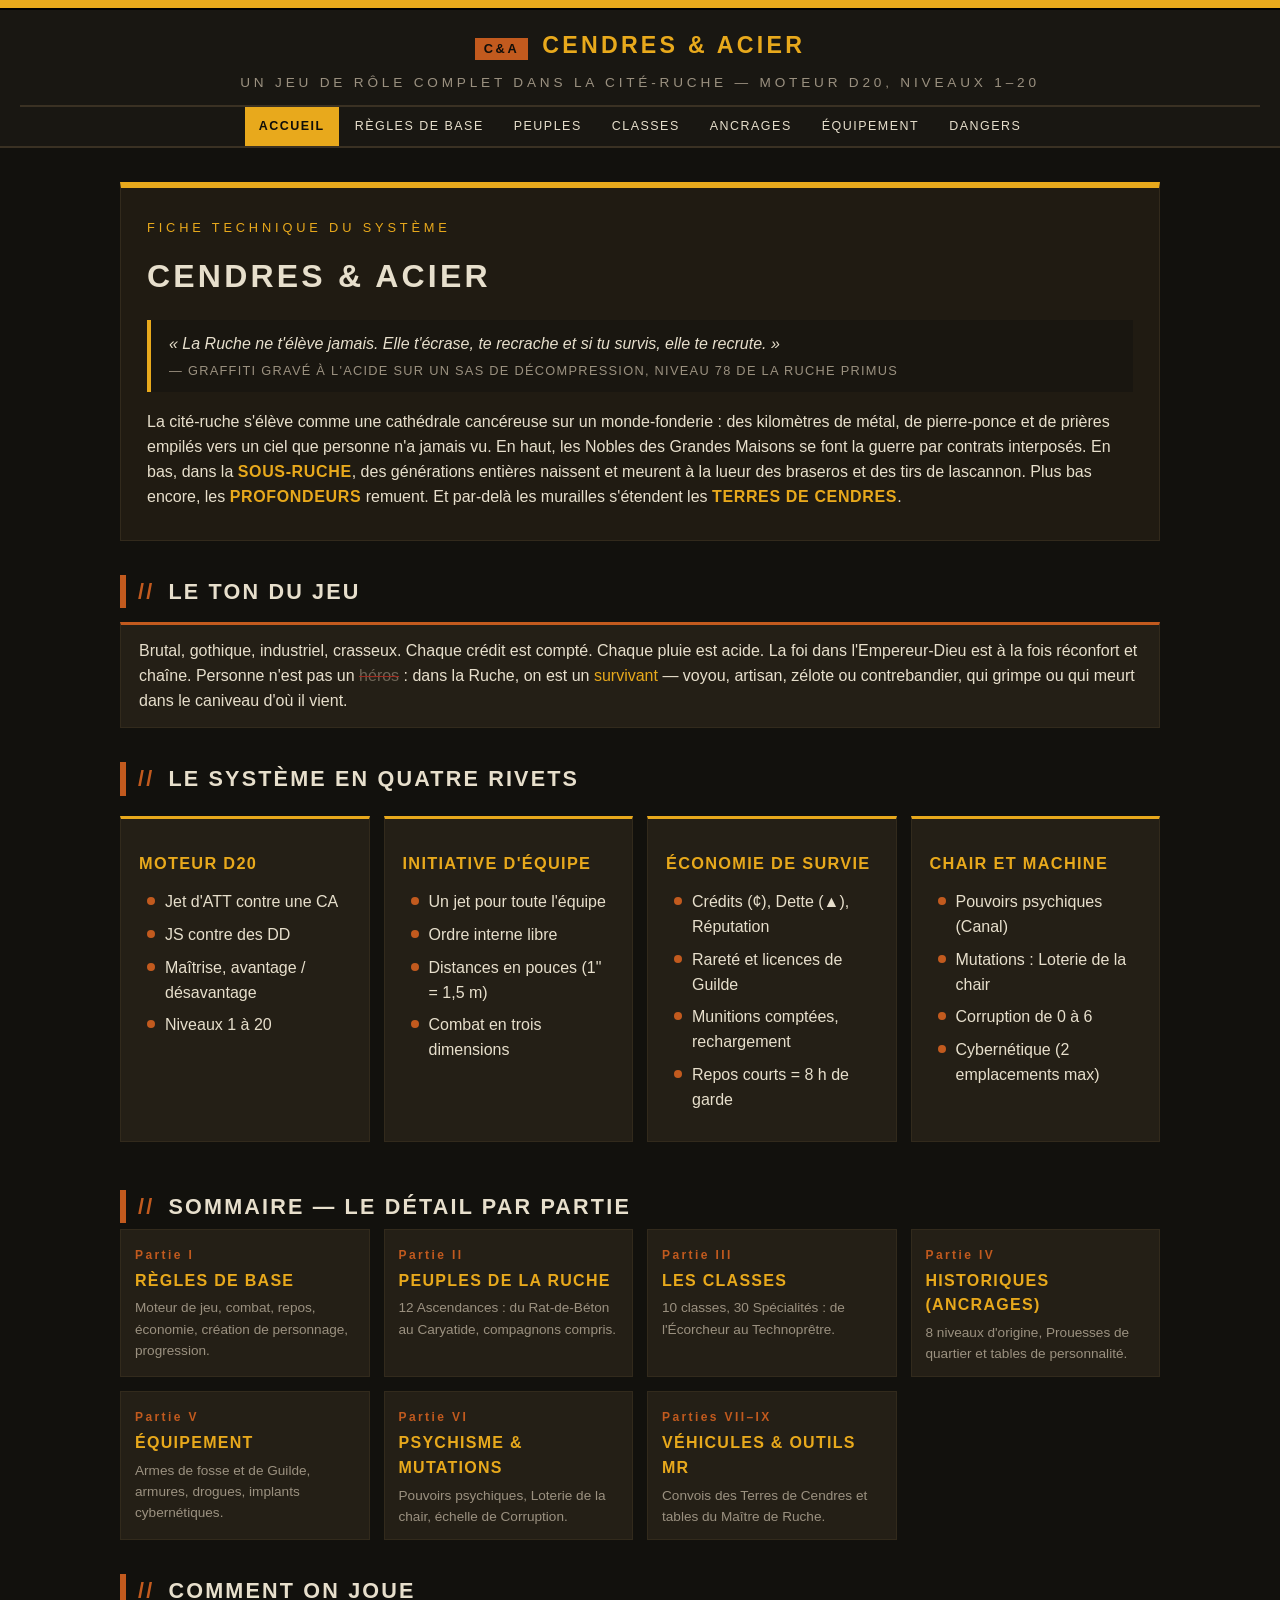
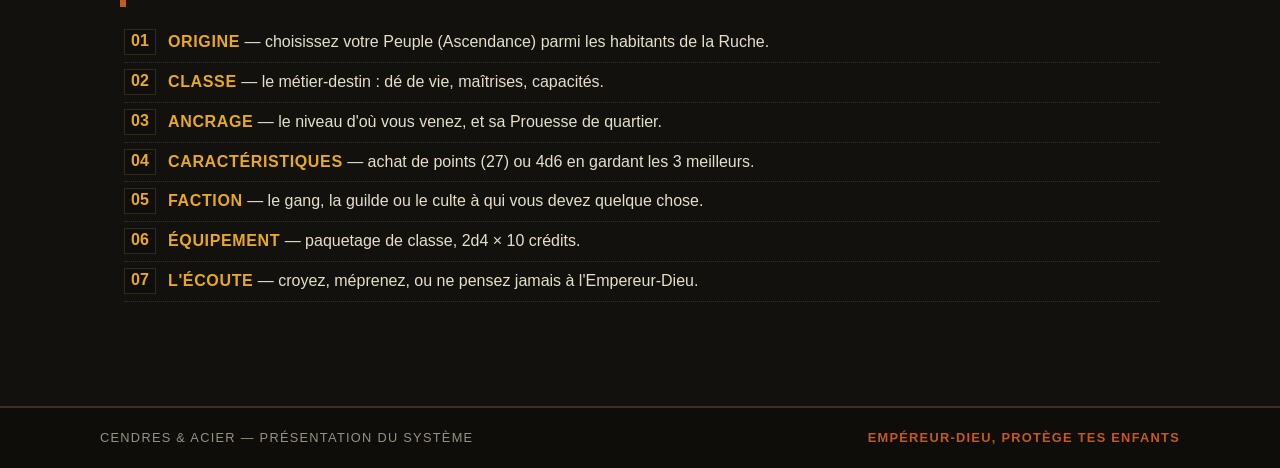
==== index.html @ 1fce80a0 "Add files via upload" ====
<!DOCTYPE html>
<html lang="fr">
<head>
    <meta charset="UTF-8">
    <meta name="viewport" content="width=device-width, initial-scale=1.0">
    <meta name="description" content="CENDRES & ACIER : un jeu de rôle complet dans la Cité-Ruche, moteur d20, niveaux 1 à 20. Site de présentation du système.">
    <title>CENDRES & ACIER — Jeu de rôle dans la Cité-Ruche</title>
    <link rel="stylesheet" href="style.css">
</head>
<body>
    <div class="hazard-top"></div>
    <header class="site">
        <div class="titre-site">
            <span class="sigille">C&A</span>
            <h1>Cendres & Acier</h1>
        </div>
        <div class="sous-titre">Un jeu de rôle complet dans la Cité-Ruche — moteur d20, niveaux 1–20</div>
        <nav class="menu-principal">
            <ul>
                <li><a href="index.html" class="actif">Accueil</a></li>
                <li><a href="regles.html">Règles de base</a></li>
                <li><a href="peuples.html">Peuples</a></li>
                <li><a href="classes.html">Classes</a></li>
                <li><a href="historiques.html">Ancrages</a></li>
                <li><a href="equipement.html">Équipement</a></li>
                <li><a href="dangers.html">Dangers</a></li>
            </ul>
        </nav>
    </header>
    <main>
        <section class="heros">
            <div class="accroche">Fiche technique du système</div>
            <h2>CENDRES & ACIER</h2>
            <div class="citation">
                « La Ruche ne t'élève jamais. Elle t'écrase, te recrache et si tu survis, elle te recrute. »
                <span class="attribution">— Graffiti gravé à l'acide sur un sas de décompression, Niveau 78 de la Ruche Primus</span>
            </div>
            <div>
                La cité-ruche s'élève comme une cathédrale cancéreuse sur un monde-fonderie : des kilomètres de métal, de pierre-ponce et de prières empilés vers un ciel que personne n'a jamais vu. En haut, les Nobles des Grandes Maisons se font la guerre par contrats interposés. En bas, dans la <span class="nom">Sous-Ruche</span>, des générations entières naissent et meurent à la lueur des braseros et des tirs de lascannon. Plus bas encore, les <span class="nom">Profondeurs</span> remuent. Et par-delà les murailles s'étendent les <span class="nom">Terres de Cendres</span>.
            </div>
        </section>
        <section>
            <h2><span class="num">//</span> Le ton du jeu</h2>
            <div class="panier">
                Brutal, gothique, industriel, crasseux. Chaque crédit est compté. Chaque pluie est acide. La foi dans l'Empereur-Dieu est à la fois réconfort et chaîne. Personne n'est pas un <del>héros</del> : dans la Ruche, on est un <ins>survivant</ins> — voyou, artisan, zélote ou contrebandier, qui grimpe ou qui meurt dans le caniveau d'où il vient.
            </div>
        </section>
        <section>
            <h2><span class="num">//</span> Le système en quatre rivets</h2>
            <div class="colonnes">
                <div class="panier jaune">
                    <h3>Moteur d20</h3>
                    <ul class="rivets">
                        <li>Jet d'ATT contre une CA</li>
                        <li>JS contre des DD</li>
                        <li>Maîtrise, avantage / désavantage</li>
                        <li>Niveaux 1 à 20</li>
                    </ul>
                </div>
                <div class="panier jaune">
                    <h3>Initiative d'équipe</h3>
                    <ul class="rivets">
                        <li>Un jet pour toute l'équipe</li>
                        <li>Ordre interne libre</li>
                        <li>Distances en pouces (1" = 1,5 m)</li>
                        <li>Combat en trois dimensions</li>
                    </ul>
                </div>
                <div class="panier jaune">
                    <h3>Économie de survie</h3>
                    <ul class="rivets">
                        <li>Crédits (¢), Dette (▲), Réputation</li>
                        <li>Rareté et licences de Guilde</li>
                        <li>Munitions comptées, rechargement</li>
                        <li>Repos courts = 8 h de garde</li>
                    </ul>
                </div>
                <div class="panier jaune">
                    <h3>Chair et machine</h3>
                    <ul class="rivets">
                        <li>Pouvoirs psychiques (Canal)</li>
                        <li>Mutations : Loterie de la chair</li>
                        <li>Corruption de 0 à 6</li>
                        <li>Cybernétique (2 emplacements max)</li>
                    </ul>
                </div>
            </div>
        </section>
        <section>
            <h2><span class="num">//</span> Sommaire — le détail par Partie</h2>
            <nav class="grille-nav">
                <a href="regles.html">
                    <span class="num-partie">Partie I</span>
                    <span class="nom-partie">Règles de base</span>
                    <span class="desc-partie">Moteur de jeu, combat, repos, économie, création de personnage, progression.</span>
                </a>
                <a href="peuples.html">
                    <span class="num-partie">Partie II</span>
                    <span class="nom-partie">Peuples de la Ruche</span>
                    <span class="desc-partie">12 Ascendances : du Rat-de-Béton au Caryatide, compagnons compris.</span>
                </a>
                <a href="classes.html">
                    <span class="num-partie">Partie III</span>
                    <span class="nom-partie">Les Classes</span>
                    <span class="desc-partie">10 classes, 30 Spécialités : de l'Écorcheur au Technoprêtre.</span>
                </a>
                <a href="historiques.html">
                    <span class="num-partie">Partie IV</span>
                    <span class="nom-partie">Historiques (Ancrages)</span>
                    <span class="desc-partie">8 niveaux d'origine, Prouesses de quartier et tables de personnalité.</span>
                </a>
                <a href="equipement.html">
                    <span class="num-partie">Partie V</span>
                    <span class="nom-partie">Équipement</span>
                    <span class="desc-partie">Armes de fosse et de Guilde, armures, drogues, implants cybernétiques.</span>
                </a>
                <a href="equipement.html#psychisme">
                    <span class="num-partie">Partie VI</span>
                    <span class="nom-partie">Psychisme & Mutations</span>
                    <span class="desc-partie">Pouvoirs psychiques, Loterie de la chair, échelle de Corruption.</span>
                </a>
                <a href="dangers.html">
                    <span class="num-partie">Parties VII–IX</span>
                    <span class="nom-partie">Véhicules & Outils MR</span>
                    <span class="desc-partie">Convois des Terres de Cendres et tables du Maître de Ruche.</span>
                </a>
            </nav>
        </section>
        <section>
            <h2><span class="num">//</span> Comment on joue</h2>
            <ol class="procedure">
                <li><span class="nom">Origine</span> — choisissez votre Peuple (Ascendance) parmi les habitants de la Ruche.</li>
                <li><span class="nom">Classe</span> — le métier-destin : dé de vie, maîtrises, capacités.</li>
                <li><span class="nom">Ancrage</span> — le niveau d'où vous venez, et sa Prouesse de quartier.</li>
                <li><span class="nom">Caractéristiques</span> — achat de points (27) ou 4d6 en gardant les 3 meilleurs.</li>
                <li><span class="nom">Faction</span> — le gang, la guilde ou le culte à qui vous devez quelque chose.</li>
                <li><span class="nom">Équipement</span> — paquetage de classe, 2d4 × 10 crédits.</li>
                <li><span class="nom">L'Écoute</span> — croyez, méprenez, ou ne pensez jamais à l'Empereur-Dieu.</li>
            </ol>
        </section>
    </main>
    <footer class="site">
        <div class="pied">
            <span>CENDRES & ACIER — présentation du système</span>
            <span class="sceau">EMPÉREUR-DIEU, PROTÈGE TES ENFANTS</span>
        </div>
    </footer>
</body>
</html>
---- style.css ----
/* ==========================================================================
   CENDRES & ACIER — Feuille de style commune au site
   Colorimétrie Necromunda : noir de suie, jaune hazard, rouille, sang séché.
   Le site est 100% HTML + CSS : aucun script.
   À enregistrer sous le nom : style.css (dans le même dossier que les pages)
   ========================================================================== */

/* Variables : la palette de la Ruche */
:root {
  --suint: #12110d;        /* fond principal : noir de suie        */
  --caniveau: #1b1913;     /* fond secondaire : tôle oxydée        */
  --tole: #241f16;         /* panneaux : tôle peinte écaillée      */
  --calamine: #322a1c;     /* bordures de panneaux                 */
  --os: #e7dfcc;           /* texte : blanc d'os                   */
  --cendre: #9b9180;       /* texte secondaire : poussière         */
  --hazard: #e8a91c;       /* jaune hazard des catwalks            */
  --rouille: #c25a1e;      /* orange rouille : accent principal    */
  --sang: #9e2b20;         /* rouge sang séché : danger            */
  --vert-de-tox: #7f8a3a;  /* vert toxique : mutations, poisons    */
  --rail: 2px solid #3a3123;
}

/* Squelette */
* { box-sizing: border-box; }

body {
  margin: 0;
  background: var(--suint);
  color: var(--os);
  font-family: "Bahnschrift", "Arial Narrow", "Helvetica Neue", Arial, sans-serif;
  font-size: 16px;
  line-height: 1.55;
}

/* Bandeau de chantier en haut de chaque page */
.hazard-top {
  height: 10px;
  background: var(--hazard);
  border-bottom: 2px solid #000;
}

/* En-tête et navigation */
header.site {
  background: #191712;
  border-bottom: var(--rail);
  padding: 0 20px;
}

.titre-site {
  display: flex;
  align-items: baseline;
  justify-content: center;
  gap: 14px;
  padding: 18px 0 8px;
  flex-wrap: wrap;
}

.titre-site h1 {
  margin: 0;
  font-size: 1.45em;
  letter-spacing: 0.14em;
  text-transform: uppercase;
  color: var(--hazard);
}

.titre-site .sigille {
  display: inline-block;
  background: var(--rouille);
  color: #0f0e0a;
  font-weight: bold;
  padding: 1px 9px;
  letter-spacing: 0.2em;
  font-size: 0.8em;
}

.sous-titre {
  margin: 0;
  padding-bottom: 12px;
  color: var(--cendre);
  font-size: 0.85em;
  letter-spacing: 0.28em;
  text-transform: uppercase;
  text-align: center;
}

/* Menu principal */
nav.menu-principal ul {
  list-style: none;
  display: flex;
  flex-wrap: wrap;
  justify-content: center;
  gap: 2px;
  margin: 0;
  padding: 0;
  border-top: var(--rail);
}

nav.menu-principal a {
  display: block;
  padding: 10px 14px;
  color: var(--os);
  text-decoration: none;
  text-transform: uppercase;
  font-size: 0.78em;
  letter-spacing: 0.12em;
}

nav.menu-principal a:hover {
  color: var(--hazard);
  background: #201c13;
}

/* Page courante : rivet jaune hazard */
nav.menu-principal a.actif {
  color: #100e09;
  background: var(--hazard);
  font-weight: bold;
}

/* Contenu principal */
main {
  max-width: 1080px;
  margin: 0 auto;
  padding: 26px 20px 40px;
}

section {
  margin: 34px 0;
}

h2 {
  color: var(--os);
  font-size: 1.35em;
  text-transform: uppercase;
  letter-spacing: 0.1em;
  border-left: 6px solid var(--rouille);
  padding-left: 12px;
  margin: 0 0 6px;
}

h2 .num {
  color: var(--rouille);
  margin-right: 6px;
}

h3 {
  color: var(--hazard);
  font-size: 1.02em;
  text-transform: uppercase;
  letter-spacing: 0.08em;
  margin: 18px 0 8px;
}

h4 {
  color: var(--cendre);
  text-transform: uppercase;
  font-size: 0.82em;
  letter-spacing: 0.16em;
  margin: 14px 0 4px;
}

hr {
  border: none;
  border-top: 1px dashed var(--calamine);
  margin: 26px 0;
}

/* Citations gravées à l'acide */
.citation {
  margin: 18px 0;
  padding: 12px 18px;
  background: #191610;
  border-left: 4px solid var(--hazard);
  font-style: italic;
  color: var(--os);
}

.citation .attribution {
  display: block;
  margin-top: 4px;
  font-style: normal;
  font-size: 0.8em;
  color: var(--cendre);
  letter-spacing: 0.1em;
  text-transform: uppercase;
}

/* Blocs d'information */
.panier {
  background: var(--tole);
  border: 1px solid var(--calamine);
  border-top: 3px solid var(--rouille);
  padding: 14px 18px;
  margin: 14px 0;
}

.panier.jaune { border-top-color: var(--hazard); }
.panier.sang  { border-top-color: var(--sang); }
.panier.tox   { border-top-color: var(--vert-de-tox); }

/* Listes à rivets */
ul.rivets {
  list-style: none;
  padding-left: 4px;
  margin: 10px 0;
}

ul.rivets li {
  padding: 4px 0 4px 22px;
  position: relative;
}

ul.rivets li::before {
  content: "";
  position: absolute;
  left: 4px;
  top: 11px;
  width: 8px;
  height: 8px;
  border-radius: 50%;
  background: var(--rouille);
}

/* Nom de règle : rivet jaune hazard */
span.nom {
  color: var(--hazard);
  font-weight: bold;
  text-transform: uppercase;
  letter-spacing: 0.04em;
}

/* Listes numérotées : procédures de Guilde */
ol.procedure {
  counter-reset: marche;
  list-style: none;
  padding-left: 4px;
}

ol.procedure li {
  counter-increment: marche;
  padding: 7px 0 7px 44px;
  position: relative;
  border-bottom: 1px dotted #3a3123;
}

ol.procedure li::before {
  content: counter(marche, decimal-leading-zero);
  position: absolute;
  left: 0;
  top: 6px;
  width: 30px;
  height: 24px;
  text-align: center;
  background: #0f0e0a;
  color: var(--hazard);
  border: 1px solid var(--calamine);
  font-weight: bold;
  line-height: 22px;
}

/* Grilles de cartes */
.grille {
  display: grid;
  grid-template-columns: repeat(auto-fill, minmax(300px, 1fr));
  gap: 16px;
  margin: 18px 0;
}

.carte {
  background: var(--tole);
  border: 1px solid var(--calamine);
  border-left: 4px solid var(--rouille);
  padding: 14px 16px;
}

.carte h3 {
  margin: 0 0 2px;
  font-size: 1em;
}

.carte .metier {
  color: var(--cendre);
  font-size: 0.78em;
  text-transform: uppercase;
  letter-spacing: 0.12em;
  margin: 0 0 10px;
}

.carte .metier .accent { color: var(--hazard); }

/* Lignes clé / valeur façon fiche technique */
.fiche-tech { margin: 8px 0; }

.fiche-tech .ligne {
  display: flex;
  justify-content: space-between;
  gap: 10px;
  border-bottom: 1px dotted #3a3123;
  padding: 3px 0;
  font-size: 0.9em;
}

.fiche-tech .ligne .cle { color: var(--cendre); text-transform: uppercase; font-size: 0.85em; letter-spacing: 0.08em; }
.fiche-tech .ligne .val { color: var(--os); text-align: right; }
.fiche-tech .ligne .val.jaune { color: var(--hazard); font-weight: bold; }

/* Badges */
.badge {
  display: inline-block;
  padding: 1px 8px;
  font-size: 0.72em;
  letter-spacing: 0.1em;
  text-transform: uppercase;
  border: 1px solid var(--calamine);
  color: var(--cendre);
  margin: 0 4px 4px 0;
}

.badge.hazard  { background: var(--hazard); color: #100e09; font-weight: bold; }
.badge.rouille { background: var(--rouille); color: #100e09; font-weight: bold; }
.badge.sang     { background: var(--sang); color: var(--os); font-weight: bold; }
.badge.tox      { background: var(--vert-de-tox); color: #10120a; font-weight: bold; }

/* Texte supprimé : ce que la Ruche nie */
del { color: #6e6557; text-decoration-color: var(--sang); }
ins { text-decoration: none; color: var(--hazard); }

/* Liens dans le texte — uniformisés sur le jaune hazard */
a.lien-texte, main p a, .carte a {
  color: var(--hazard);
  text-decoration: none;
  border-bottom: 1px dotted var(--hazard);
}

a.lien-texte:hover { color: var(--rouille); border-bottom-color: var(--rouille); }

/* Héros de la page d'accueil */
.heros {
  border: 1px solid var(--calamine);
  border-top: 6px solid var(--hazard);
  background: #201b12;
  padding: 30px 26px;
  margin-top: 8px;
}

.heros h2 {
  border-left: none;
  padding-left: 0;
  font-size: 2em;
  margin-bottom: 4px;
  color: var(--os);
}

.heros .accroche {
  color: var(--hazard);
  text-transform: uppercase;
  letter-spacing: 0.3em;
  font-size: 0.8em;
  margin: 0 0 14px;
}

/* Colonnes de résumé */
.colonnes {
  display: grid;
  grid-template-columns: repeat(auto-fit, minmax(210px, 1fr));
  gap: 14px;
}

/* Sommaire en cartes navigables */
.grille-nav { display: grid; grid-template-columns: repeat(auto-fill, minmax(230px, 1fr)); gap: 14px; }

.grille-nav a {
  display: block;
  background: var(--tole);
  border: 1px solid var(--calamine);
  color: var(--os);
  text-decoration: none;
  padding: 16px 14px 12px;
}

.grille-nav a:hover {
  border-color: var(--hazard);
  color: var(--hazard);
}

.grille-nav .num-partie {
  display: block;
  color: var(--rouille);
  font-weight: bold;
  letter-spacing: 0.2em;
  font-size: 0.75em;
}

.grille-nav .nom-partie {
  display: block;
  color: var(--hazard);
  text-transform: uppercase;
  letter-spacing: 0.08em;
  margin: 4px 0;
  font-weight: bold;
}

.grille-nav .desc-partie {
  display: block;
  color: var(--cendre);
  font-size: 0.85em;
}

/* Pied de page */
footer.site {
  border-top: var(--rail);
  background: #0e0d0a;
  padding: 20px;
  margin-top: 30px;
}

footer.site .pied {
  max-width: 1080px;
  margin: 0 auto;
  display: flex;
  justify-content: space-between;
  flex-wrap: wrap;
  gap: 10px;
  color: var(--cendre);
  font-size: 0.8em;
  letter-spacing: 0.1em;
  text-transform: uppercase;
}

footer.site .pied .sceau { color: var(--rouille); font-weight: bold; }

/* Tableaux de Guilde */
.tableau-wrap { overflow-x: auto; margin: 16px 0; }

table.tableau {
  width: 100%;
  border-collapse: collapse;
  background: var(--caniveau);
  font-size: 0.9em;
}

table.tableau caption {
  caption-side: top;
  text-align: left;
  color: var(--hazard);
  text-transform: uppercase;
  letter-spacing: 0.12em;
  font-size: 0.8em;
  padding-bottom: 8px;
}

table.tableau th {
  background: #0f0e0a;
  color: var(--hazard);
  text-transform: uppercase;
  letter-spacing: 0.08em;
  font-size: 0.8em;
  padding: 8px 10px;
  border: 1px solid var(--calamine);
  text-align: left;
}

table.tableau td {
  padding: 6px 10px;
  border: 1px solid var(--calamine);
  color: var(--os);
  vertical-align: top;
}

table.tableau tbody tr:nth-child(even) td { background: #1e1a12; }

table.tableau td.prix {
  color: var(--hazard);
  font-weight: bold;
  white-space: nowrap;
}

table.tableau td.cle-mut {
  color: var(--cendre);
  text-transform: uppercase;
  font-size: 0.85em;
}
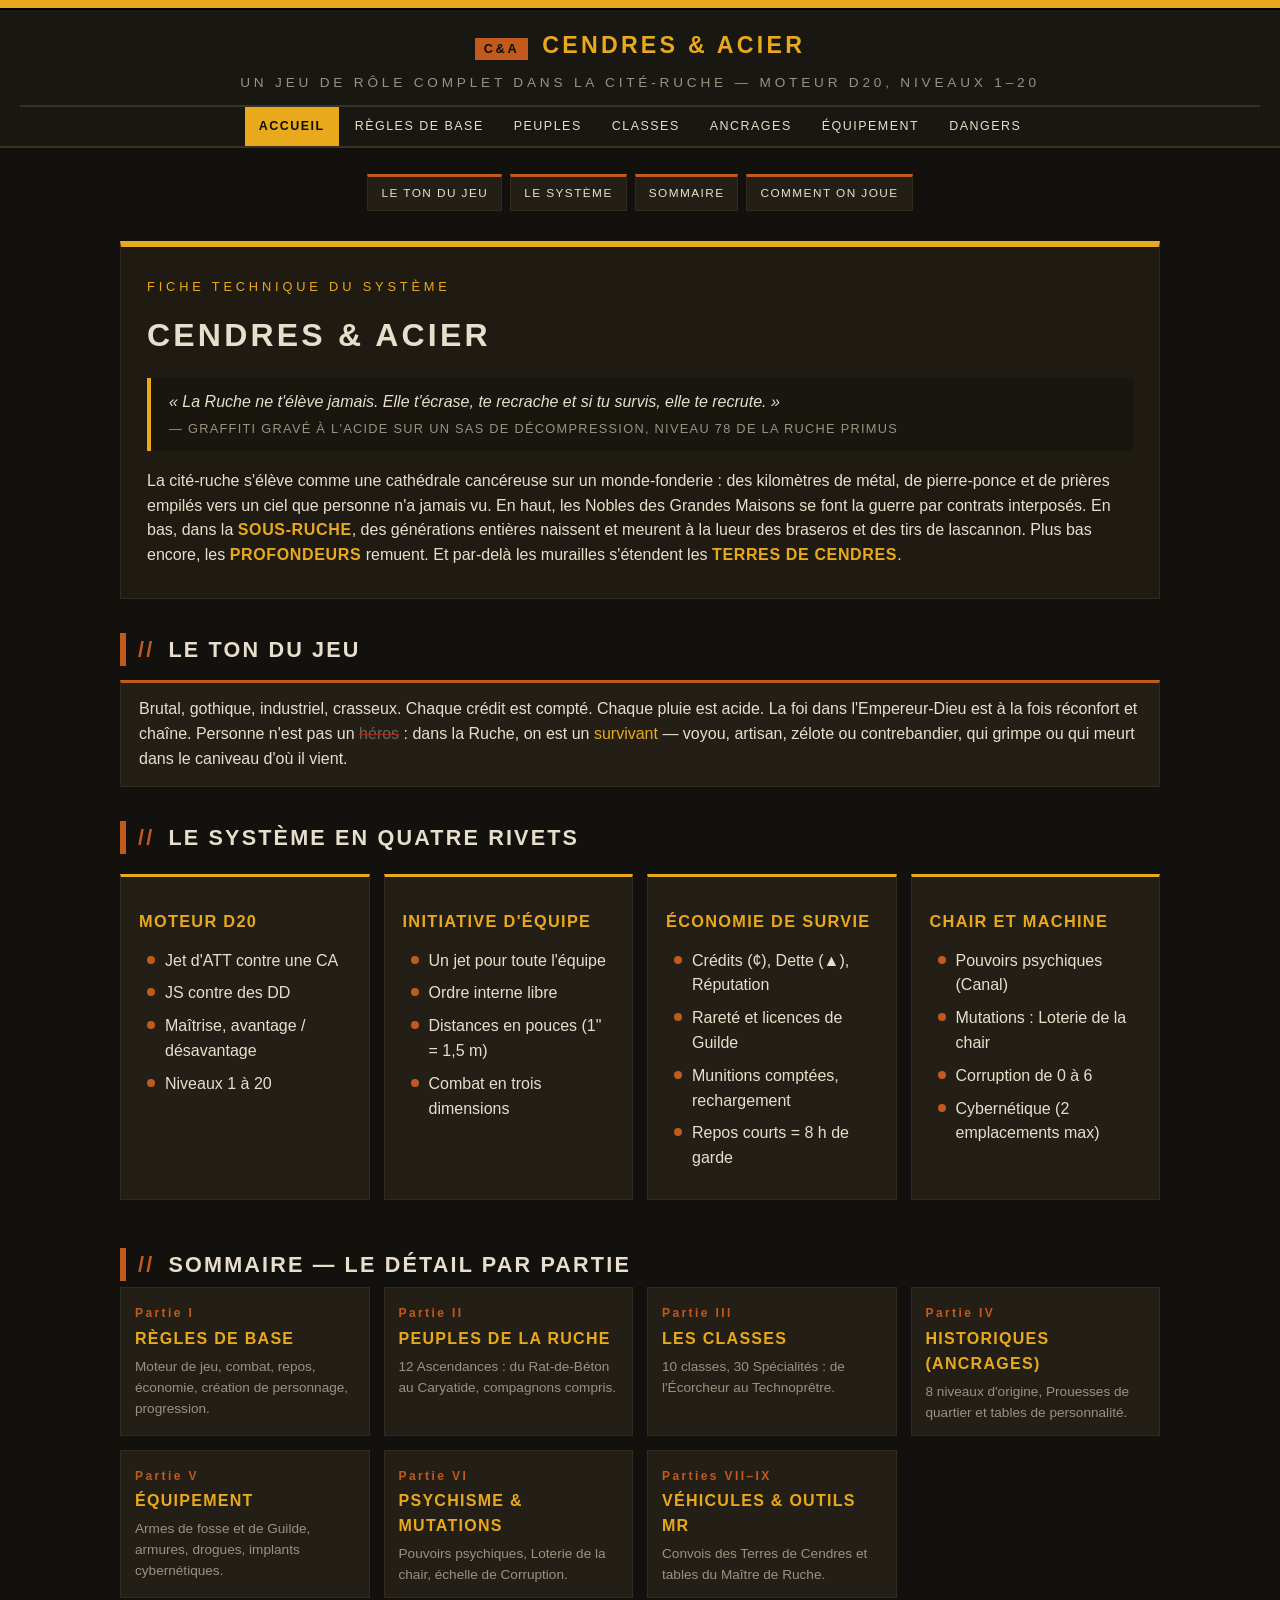
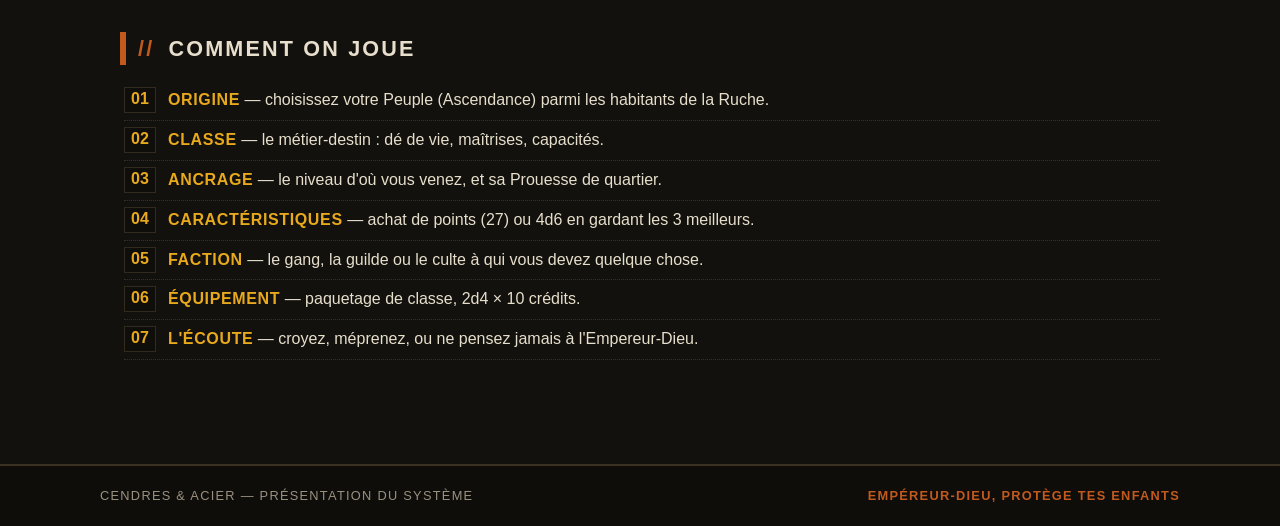
==== commit 640346de: "Add files via upload" ====
--- a/index.html
+++ b/index.html
@@ -6,6 +6,7 @@
     <meta name="description" content="CENDRES & ACIER : un jeu de rôle complet dans la Cité-Ruche, moteur d20, niveaux 1 à 20. Site de présentation du système.">
     <title>CENDRES & ACIER — Jeu de rôle dans la Cité-Ruche</title>
     <link rel="stylesheet" href="style.css">
+    <link rel="icon" type="image/png" href="./favicon.png">
 </head>
 <body>
     <div class="hazard-top"></div>
@@ -28,6 +29,13 @@
         </nav>
     </header>
     <main>
+        <ul class="ancres">
+            <li><a href="#ton">Le ton du jeu</a></li>
+            <li><a href="#systeme">Le système</a></li>
+            <li><a href="#sommaire">Sommaire</a></li>
+            <li><a href="#creation">Comment on joue</a></li>
+        </ul>
+
         <section class="heros">
             <div class="accroche">Fiche technique du système</div>
             <h2>CENDRES & ACIER</h2>
@@ -39,13 +47,13 @@
                 La cité-ruche s'élève comme une cathédrale cancéreuse sur un monde-fonderie : des kilomètres de métal, de pierre-ponce et de prières empilés vers un ciel que personne n'a jamais vu. En haut, les Nobles des Grandes Maisons se font la guerre par contrats interposés. En bas, dans la <span class="nom">Sous-Ruche</span>, des générations entières naissent et meurent à la lueur des braseros et des tirs de lascannon. Plus bas encore, les <span class="nom">Profondeurs</span> remuent. Et par-delà les murailles s'étendent les <span class="nom">Terres de Cendres</span>.
             </div>
         </section>
-        <section>
+        <section id="ton">
             <h2><span class="num">//</span> Le ton du jeu</h2>
             <div class="panier">
                 Brutal, gothique, industriel, crasseux. Chaque crédit est compté. Chaque pluie est acide. La foi dans l'Empereur-Dieu est à la fois réconfort et chaîne. Personne n'est pas un <del>héros</del> : dans la Ruche, on est un <ins>survivant</ins> — voyou, artisan, zélote ou contrebandier, qui grimpe ou qui meurt dans le caniveau d'où il vient.
             </div>
         </section>
-        <section>
+        <section id="systeme">
             <h2><span class="num">//</span> Le système en quatre rivets</h2>
             <div class="colonnes">
                 <div class="panier jaune">
@@ -86,7 +94,7 @@
                 </div>
             </div>
         </section>
-        <section>
+        <section id="sommaire">
             <h2><span class="num">//</span> Sommaire — le détail par Partie</h2>
             <nav class="grille-nav">
                 <a href="regles.html">
@@ -126,7 +134,7 @@
                 </a>
             </nav>
         </section>
-        <section>
+        <section id="creation">
             <h2><span class="num">//</span> Comment on joue</h2>
             <ol class="procedure">
                 <li><span class="nom">Origine</span> — choisissez votre Peuple (Ascendance) parmi les habitants de la Ruche.</li>
--- a/style.css
+++ b/style.css
@@ -406,6 +406,37 @@
   font-size: 0.85em;
 }
 
+/* Boutons d'ancres : navigation interne de page */
+ul.ancres {
+  list-style: none;
+  display: flex;
+  flex-wrap: wrap;
+  justify-content: center;
+  gap: 8px;
+  margin: 0 0 30px;
+  padding: 0;
+}
+
+ul.ancres a {
+  display: inline-block;
+  padding: 7px 13px;
+  background: var(--tole);
+  border: 1px solid var(--calamine);
+  border-top: 3px solid var(--rouille);
+  color: var(--os);
+  text-decoration: none;
+  text-transform: uppercase;
+  font-size: 0.74em;
+  letter-spacing: 0.12em;
+}
+
+ul.ancres a:hover {
+  background: var(--hazard);
+  border-color: var(--hazard);
+  color: #100e09;
+  font-weight: bold;
+}
+
 /* Pied de page */
 footer.site {
   border-top: var(--rail);
